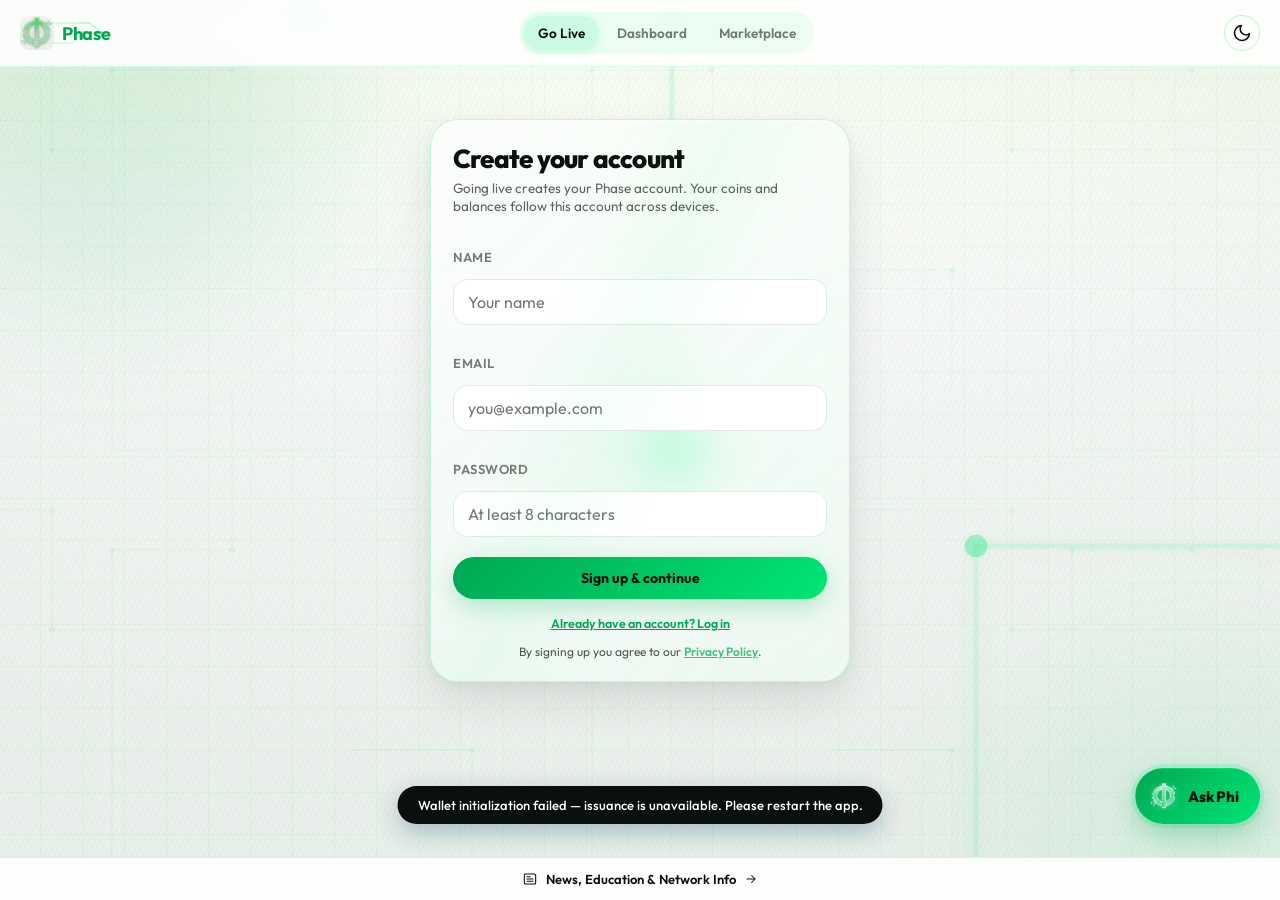
==== index.html @ e067cfe0 "Add files via upload" ====
<!doctype html>
<html lang="en">
  <head>
    <meta charset="UTF-8" />
    <meta name="viewport" content="width=device-width, initial-scale=1.0, maximum-scale=1.0, user-scalable=no, viewport-fit=cover" />
    <meta name="theme-color" content="#e0f2fe" />
    <meta name="mobile-web-app-capable" content="yes" />
    <meta name="apple-mobile-web-app-capable" content="yes" />
    <meta name="apple-mobile-web-app-status-bar-style" content="default" />
    <title>Phase — Onchain Your Dreams</title>
    <meta name="description" content="Phase — onchain your dreams. Every person, business and asset on its own sovereign chain. Mint your coin from any AI agent chat.">
    <link rel="icon" type="image/png" href="./logo.png">
    <link rel="apple-touch-icon" href="./logo.png">
    <meta property="og:type" content="website">
    <meta property="og:site_name" content="Phase">
    <meta property="og:title" content="Phase — Onchain Your Dreams">
    <meta property="og:description" content="Every person, business and asset on its own sovereign chain. Mint your coin from any AI agent chat.">
    <meta property="og:image" content="https://phasebro.github.io/logo.png">
    <meta property="og:url" content="https://phasebro.github.io/">
    <meta name="twitter:card" content="summary">
    <meta name="twitter:title" content="Phase — Onchain Your Dreams">
    <meta name="twitter:description" content="Every person, business and asset on its own sovereign chain.">
    <meta name="twitter:image" content="https://phasebro.github.io/logo.png">
    <script>
      /* Pre-paint theme: apply the stored theme before React loads so dark
         mode never flashes light. Default (no stored value) is light. */
      try {
        if (localStorage.getItem("phase-theme") === "dark") document.documentElement.setAttribute("data-theme", "dark");
      } catch (e) {}
    </script>
    <script type="module" crossorigin src="./assets/index-CoIdh0Dh.js"></script>
    <link rel="stylesheet" crossorigin href="./assets/index-py5SSqh6.css">
  </head>
  <body>
    <div id="root"></div>
  <!-- PHASE SPLASH: matrix rain + Φ logo reveal on open -->
<style>#phase-splash{z-index:99999;background:#040805;flex-direction:column;justify-content:center;align-items:center;animation:.5s 2.6s forwards phaseSplashHide;display:flex;position:fixed;inset:0;overflow:hidden}#phase-splash canvas{opacity:.55;width:100%;height:100%;position:absolute;inset:0}#phase-splash .plogo{background:linear-gradient(135deg,#00e676,#00a651 55%,#c9a227);color:#0000;filter:drop-shadow(0 0 26px #00e6768c);-webkit-background-clip:text;background-clip:text;line-height:1;animation:1.1s cubic-bezier(.2,.8,.25,1) both phaseLogoIn;position:relative}#phase-splash .pname{letter-spacing:9px;color:#fff;margin-top:10px;font-family:Outfit,system-ui,sans-serif;font-size:19px;font-weight:800;animation:1.1s cubic-bezier(.2,.8,.25,1) .15s both phaseLogoIn;position:relative}#phase-splash .ptag{letter-spacing:4px;color:#00e676;margin-top:6px;font-family:Outfit,system-ui,sans-serif;font-size:10.5px;animation:1.1s cubic-bezier(.2,.8,.25,1) .3s both phaseLogoIn;position:relative}@keyframes phaseLogoIn{0%{opacity:0;filter:blur(6px);transform:scale(.82)}to{opacity:1;filter:blur();transform:scale(1)}}@keyframes phaseSplashHide{to{opacity:0;visibility:hidden;pointer-events:none}}@media (prefers-reduced-motion:reduce){#phase-splash{display:none}}#phase-splash .plogo img{filter:drop-shadow(0 0 26px #00e6768c);width:190px;height:190px;display:block}</style>
<div id="phase-splash" aria-hidden="true">
  <canvas id="phase-matrix"></canvas>
  <div class="plogo"><img src="logo.png" alt="Phase"></div>
  <div class="pname">PHASE</div>
  <div class="ptag">ONCHAIN YOUR DREAMS</div>
</div>
<script>
(function(){
  try{
    var splash=document.getElementById('phase-splash'), cv=document.getElementById('phase-matrix');
    if(!splash||!cv){return;}
    if(window.matchMedia&&window.matchMedia('(prefers-reduced-motion: reduce)').matches){splash.remove();return;}
    var ctx=cv.getContext('2d'), W, H, cols, drops;
    var chars='Φ01<>/{}#$01Φ10';
    function size(){ W=cv.width=window.innerWidth; H=cv.height=window.innerHeight; cols=Math.floor(W/18); drops=[]; for(var i=0;i<cols;i++){ drops[i]=Math.random()*-40; } }
    size(); window.addEventListener('resize',size);
    ctx.font='15px monospace';
    var start=Date.now();
    var iv=setInterval(function(){
      ctx.fillStyle='rgba(4,8,5,0.16)'; ctx.fillRect(0,0,W,H);
      for(var i=0;i<cols;i++){
        var ch=chars[Math.floor(Math.random()*chars.length)];
        var x=i*18, y=drops[i]*18;
        ctx.fillStyle=Math.random()<0.06?'#c9a227':'#00e676';
        ctx.fillText(ch,x,y);
        ctx.fillStyle='rgba(0,166,81,0.55)';
        if(y>H&&Math.random()>0.976){ drops[i]=0; }
        drops[i]++;
      }
      if(Date.now()-start>2100){ clearInterval(iv); }
    },42);
    function kill(){ if(splash&&splash.parentNode){ splash.parentNode.removeChild(splash); } clearInterval(iv); }
    splash.addEventListener('click',kill);
    setTimeout(kill,2750);
  }catch(e){ var s=document.getElementById('phase-splash'); if(s){ s.style.display='none'; } }
})();
</script>

</body>
</html>
---- assets/index-py5SSqh6.css ----
*{box-sizing:border-box}html,body,#root{min-height:100%;margin:0;padding:0}html{-webkit-text-size-adjust:100%}body{overscroll-behavior-y:none;color:#0b100d;background:#f2f6f3}[data-theme=dark] body{color:#eef4f0;background:#0e1512}
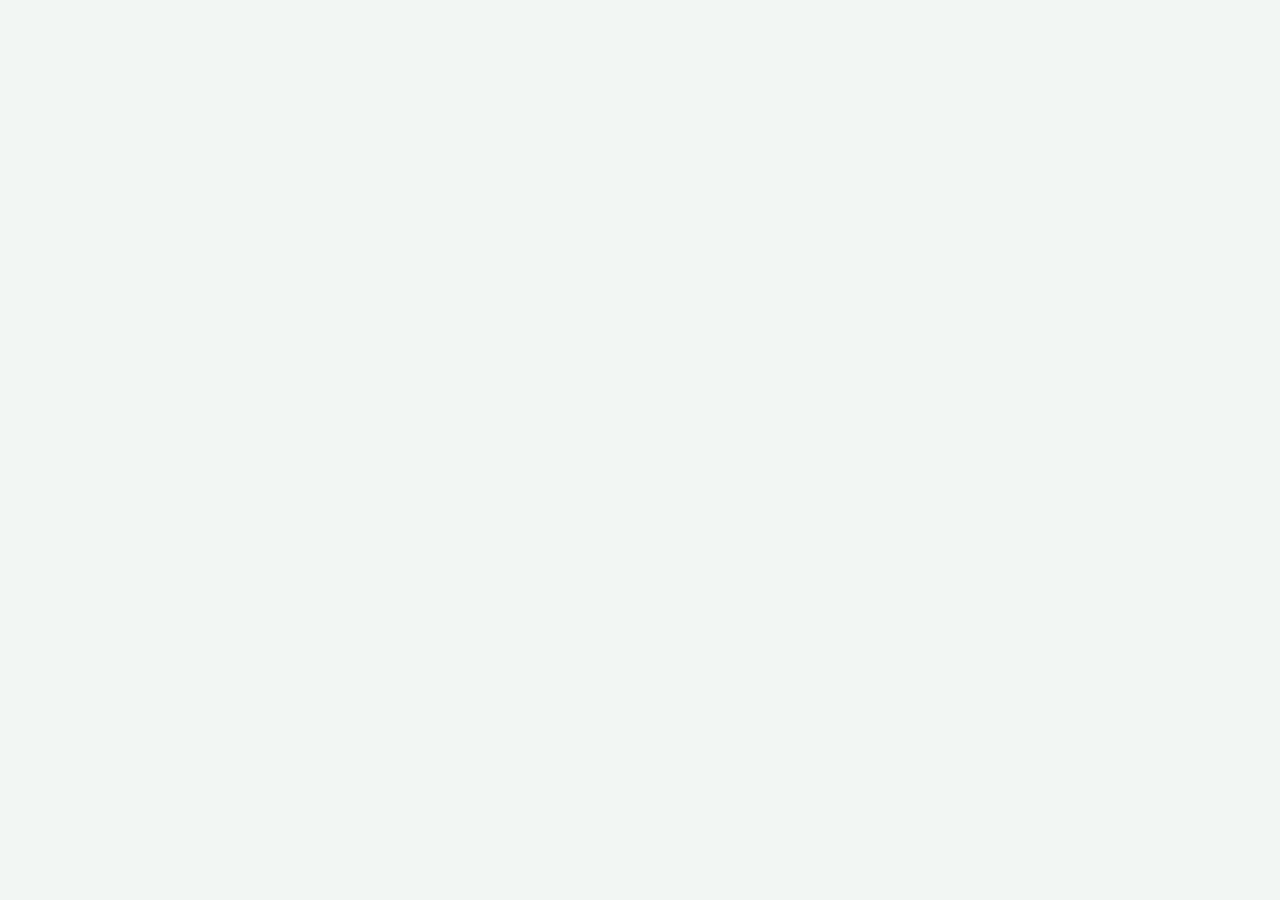
==== commit 892e2c25: "Add files via upload" ====
--- a/index.html
+++ b/index.html
@@ -28,7 +28,7 @@
         if (localStorage.getItem("phase-theme") === "dark") document.documentElement.setAttribute("data-theme", "dark");
       } catch (e) {}
     </script>
-    <script type="module" crossorigin src="./assets/index-CoIdh0Dh.js"></script>
+    <script type="module" crossorigin src="./assets/index-DQWuhPqN.js"></script>
     <link rel="stylesheet" crossorigin href="./assets/index-py5SSqh6.css">
   </head>
   <body>
